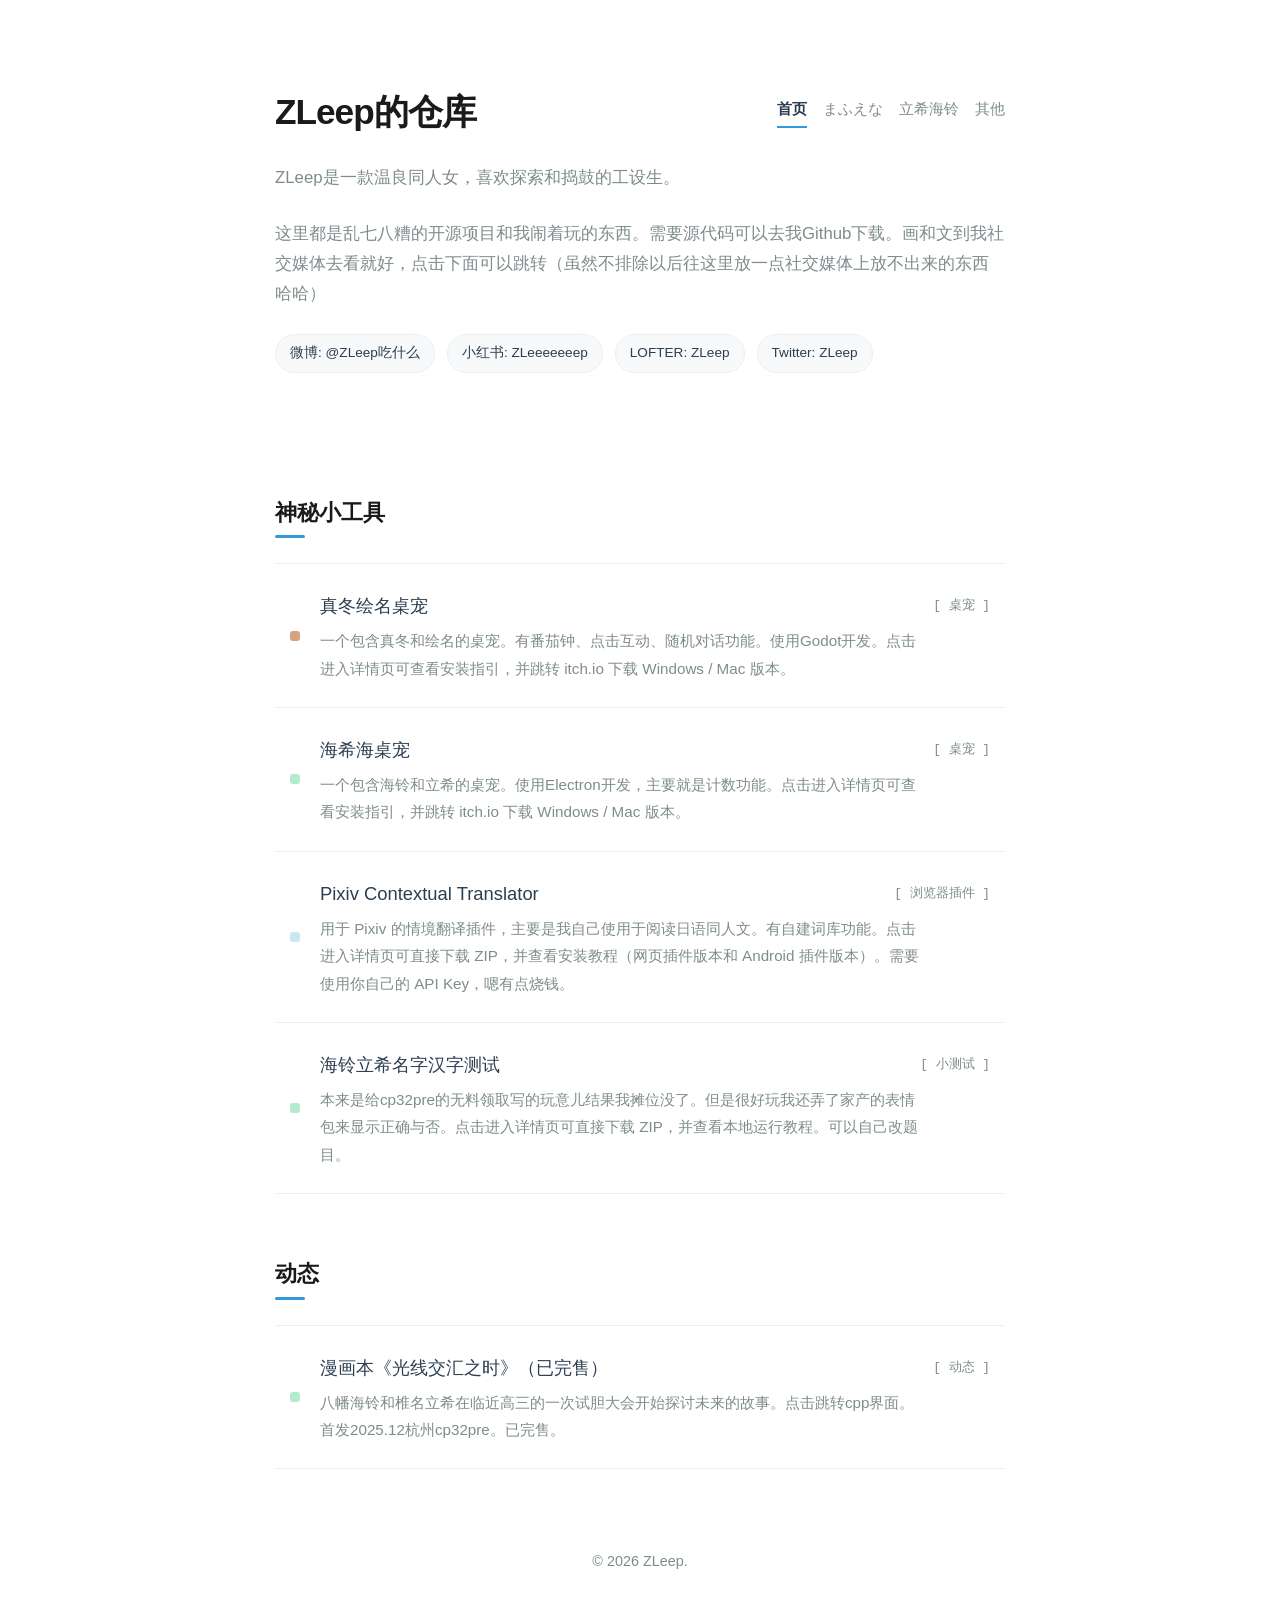
==== index.html @ bb7743f0 "delete steam" ====
<!DOCTYPE html>
<html lang="zh-CN">
<head>
    <meta charset="UTF-8">
    <meta name="viewport" content="width=device-width, initial-scale=1.0">
    <title>ZLeep的仓库</title>
    <style>
        /* 基础变量与设计系统 */
        :root {
            --bg-color: #ffffff;
            --text-main: #2c3e50; /* 更深柔和的黑色 */
            --text-muted: #7f8c8d;
            --accent-color: #3498db; /* 友情蓝 */
            --hover-bg: #f4faff; /* 极淡的悬停蓝色 */
            --border-color: #ecf0f1;
            
            /* 项目类型颜色 */
            --tag-mfen: #d6a37c; 
            --tag-umtk: #b2ebce;
            --tag-other: #c9e7f2;
        }

        * {
            margin: 0;
            padding: 0;
            box-sizing: border-box;
        }

        body {
            font-family: -apple-system, BlinkMacSystemFont, "Helvetica Neue", "PingFang SC", "Microsoft YaHei", sans-serif;
            background-color: var(--bg-color);
            color: var(--text-main);
            line-height: 1.8; /* 增加行高，提升阅读舒适度 */
            -webkit-font-smoothing: antialiased;
        }

        /* 核心布局容器 */
        .container {
            max-width: 780px; /* 适中的宽度，不过窄也不过宽 */
            margin: 0 auto;
            padding: 80px 25px;
        }

        .header-top {
            display: flex;
            justify-content: space-between;
            align-items: center;
            gap: 20px;
            margin-bottom: 20px;
        }

        .navigator {
            display: flex;
            flex-wrap: wrap;
            gap: 16px;
        }

        .nav-link {
            text-decoration: none;
            color: var(--text-muted);
            font-size: 0.95rem;
            font-weight: 500;
            padding-bottom: 4px;
            border-bottom: 2px solid transparent;
            transition: all 0.2s ease;
        }

        .nav-link:hover {
            color: var(--text-main);
            font-weight: 600;
            border-bottom-color: #c8dff3;
        }

        .nav-link.active {
            color: var(--text-main);
            font-weight: 600;
            border-bottom-color: var(--accent-color);
        }

        /* 头部区域 */
        header {
            margin-bottom: 60px;
        }

        h1 {
            font-size: 2.2rem;
            font-weight: 700;
            margin-bottom: 0;
            letter-spacing: -1px;
            color: #1a1a1a;
        }

        .bio {
            color: var(--text-muted);
            margin-bottom: 25px;
            font-size: 1.05rem;
        }

        /* 社交媒体标签 */
        .social-links {
            display: flex;
            flex-wrap: wrap;
            gap: 12px;
        }

        .social-tag {
            font-size: 0.85rem;
            background-color: #f8f9fa;
            color: var(--text-main);
            padding: 6px 14px;
            border-radius: 20px;
            border: 1px solid var(--border-color);
            transition: all 0.2s ease;
            text-decoration: none;
            display: inline-block;
        }
        
        /* 鼠标悬停社交标签的效果 */
        .social-tag:hover {
            background-color: var(--border-color);
            transform: translateY(-1px);
        }

        /* 分区标题 */
        h2 {
            font-size: 1.4rem;
            font-weight: 600;
            margin-top: 60px;
            margin-bottom: 30px;
            color: #1a1a1a;
            position: relative;
            display: inline-block;
        }
        
        /* 标题下方的小装饰线 */
        h2::after {
            content: '';
            position: absolute;
            bottom: -5px;
            left: 0;
            width: 30px;
            height: 3px;
            background-color: var(--accent-color);
            border-radius: 2px;
        }

        /* 项目列表区域 */
        .project-list {
            border-top: 1px solid var(--border-color);
        }

        /* 单个项目行 */
        .project-item {
            display: flex;
            align-items: center;
            padding: 25px 15px;
            border-bottom: 1px solid var(--border-color);
            text-decoration: none; /* 让整个行可点击 */
            color: inherit;
            transition: all 0.3s ease; /* 平滑过渡 */
            position: relative;
        }

        /* 鼠标悬停项目行的效果：背景色变蓝，整个内容轻微右移 */
        .project-item:hover {
            background-color: var(--hover-bg);
            padding-left: 25px; /* 内容右移 */
        }

        /* 项目左侧的彩色小方块 */
        .project-status-dot {
            width: 10px;
            height: 10px;
            border-radius: 3px;
            margin-right: 20px;
            flex-shrink: 0;
        }

        /* 内容区域 */
        .project-content {
            flex-grow: 1;
        }

        .project-header {
            display: flex;
            align-items: center;
            justify-content: space-between; /* 标题和类型分居两头 */
            margin-bottom: 5px;
        }

        .project-title {
            font-size: 1.15rem;
            font-weight: 500;
            color: var(--text-main);
            transition: color 0.2s ease;
        }
        
        /* 悬停时项目标题变蓝 */
        .project-item:hover .project-title {
            color: var(--accent-color);
        }

        .project-type {
            font-size: 0.8rem;
            color: var(--text-muted);
            font-family: monospace; /* 使用等宽字体显得更“极客” */
        }

        .project-desc {
            color: var(--text-muted);
            font-size: 0.95rem;
            max-width: 90%; /* 防止描述文字过长 */
        }

        /* 不同项目类型的方块颜色 */
        .type-mfen { background-color: var(--tag-mfen); }
        .type-umtk { background-color: var(--tag-umtk); }
        .type-other { background-color: var(--tag-other); }

        /* 页脚 */
        footer {
            margin-top: 80px;
            font-size: 0.9rem;
            color: var(--text-muted);
            text-align: center;
        }

        /* 响应式调整 */
        @media (max-width: 600px) {
            .container {
                padding: 40px 20px;
            }
            .header-top {
                flex-direction: column;
                align-items: flex-start;
                gap: 10px;
            }
            .project-header {
                flex-direction: column;
                align-items: flex-start;
            }
            .project-type {
                margin-top: 2px;
                font-size: 0.75rem;
            }
        }
    </style>
</head>
<body>

    <div class="container">
        <header>
            <div class="header-top">
                <h1>ZLeep的仓库</h1>
                <nav class="navigator" aria-label="站点导航">
                    <a class="nav-link active" href="index.html">首页</a>
                    <a class="nav-link" href="mfen.html">まふえな</a>
                    <a class="nav-link" href="umtk.html">立希海铃</a>
                    <a class="nav-link" href="other.html">其他</a>
                </nav>
            </div>
            <p class="bio">ZLeep是一款温良同人女，喜欢探索和捣鼓的工设生。</p>
            <p class="bio">这里都是乱七八糟的开源项目和我闹着玩的东西。需要源代码可以去我Github下载。画和文到我社交媒体去看就好，点击下面可以跳转（虽然不排除以后往这里放一点社交媒体上放不出来的东西哈哈）</p>

            <div class="social-links">
                <a class="social-tag" href="https://weibo.com/u/3294383644" target="_blank" rel="noopener noreferrer">微博: @ZLeep吃什么</a>
                <a class="social-tag" href="https://www.xiaohongshu.com/user/profile/5f6a19b000000000010001bc" target="_blank" rel="noopener noreferrer">小红书: ZLeeeeeeep</a>
                <a class="social-tag" href="https://zleep0705.lofter.com" target="_blank" rel="noopener noreferrer">LOFTER: ZLeep</a>
                <a class="social-tag" href="https://x.com/ZLeep0705" target="_blank" rel="noopener noreferrer">Twitter: ZLeep</a>
            </div>

            
        </header>

        <main>
            <h2>神秘小工具</h2>
            
            <div class="project-list">
                <a href="pages/desktopmfen.html" class="project-item">
                    <div class="project-status-dot type-mfen" title="真冬绘名桌宠"></div>
                    <div class="project-content">
                        <div class="project-header">
                            <span class="project-title">真冬绘名桌宠</span>
                            <span class="project-type">[ 桌宠 ]</span>
                        </div>
                        <p class="project-desc">一个包含真冬和绘名的桌宠。有番茄钟、点击互动、随机对话功能。使用Godot开发。点击进入详情页可查看安装指引，并跳转 itch.io 下载 Windows / Mac 版本。</p>
                    </div>
                </a>

                <a href="pages/desktopumtk.html" class="project-item">
                    <div class="project-status-dot type-umtk" title="海希海桌宠"></div>
                    <div class="project-content">
                        <div class="project-header">
                            <span class="project-title">海希海桌宠</span>
                            <span class="project-type">[ 桌宠 ]</span>
                        </div>
                        <p class="project-desc">一个包含海铃和立希的桌宠。使用Electron开发，主要就是计数功能。点击进入详情页可查看安装指引，并跳转 itch.io 下载 Windows / Mac 版本。</p>
                    </div>
                </a>

                <a href="pages/pixiv-translator.html" class="project-item">
                    <div class="project-status-dot type-other" title="插件项目"></div>
                    <div class="project-content">
                        <div class="project-header">
                            <span class="project-title">Pixiv Contextual Translator</span>
                            <span class="project-type">[ 浏览器插件 ]</span>
                        </div>
                        <p class="project-desc">用于 Pixiv 的情境翻译插件，主要是我自己使用于阅读日语同人文。有自建词库功能。点击进入详情页可直接下载 ZIP，并查看安装教程（网页插件版本和 Android 插件版本）。需要使用你自己的 API Key，嗯有点烧钱。</p>
                    </div>
                </a>

                <a href="pages/umtk-test.html" class="project-item">
                    <div class="project-status-dot type-umtk" title="小测试"></div>
                    <div class="project-content">
                        <div class="project-header">
                            <span class="project-title">海铃立希名字汉字测试</span>
                            <span class="project-type">[ 小测试 ]</span>
                        </div>
                        <p class="project-desc">本来是给cp32pre的无料领取写的玩意儿结果我摊位没了。但是很好玩我还弄了家产的表情包来显示正确与否。点击进入详情页可直接下载 ZIP，并查看本地运行教程。可以自己改题目。</p>
                    </div>
                </a>
            </div>

            <h2>动态</h2>

            <div class="project-list">
                <a href="https://www.allcpp.cn/d/1360434.do#tabType=0" target="_blank" rel="noopener noreferrer" class="project-item">
                    <div class="project-status-dot type-umtk" title="动态"></div>
                    <div class="project-content">
                        <div class="project-header">
                            <span class="project-title">漫画本《光线交汇之时》（已完售）</span>
                            <span class="project-type">[ 动态 ]</span>
                        </div>
                        <p class="project-desc">八幡海铃和椎名立希在临近高三的一次试胆大会开始探讨未来的故事。点击跳转cpp界面。首发2025.12杭州cp32pre。已完售。</p>
                    </div>
                </a>
            </div>
        </main>

        <footer>
            <p>&copy; 2026 ZLeep.</p>
        </footer>
    </div>

</body>
</html>
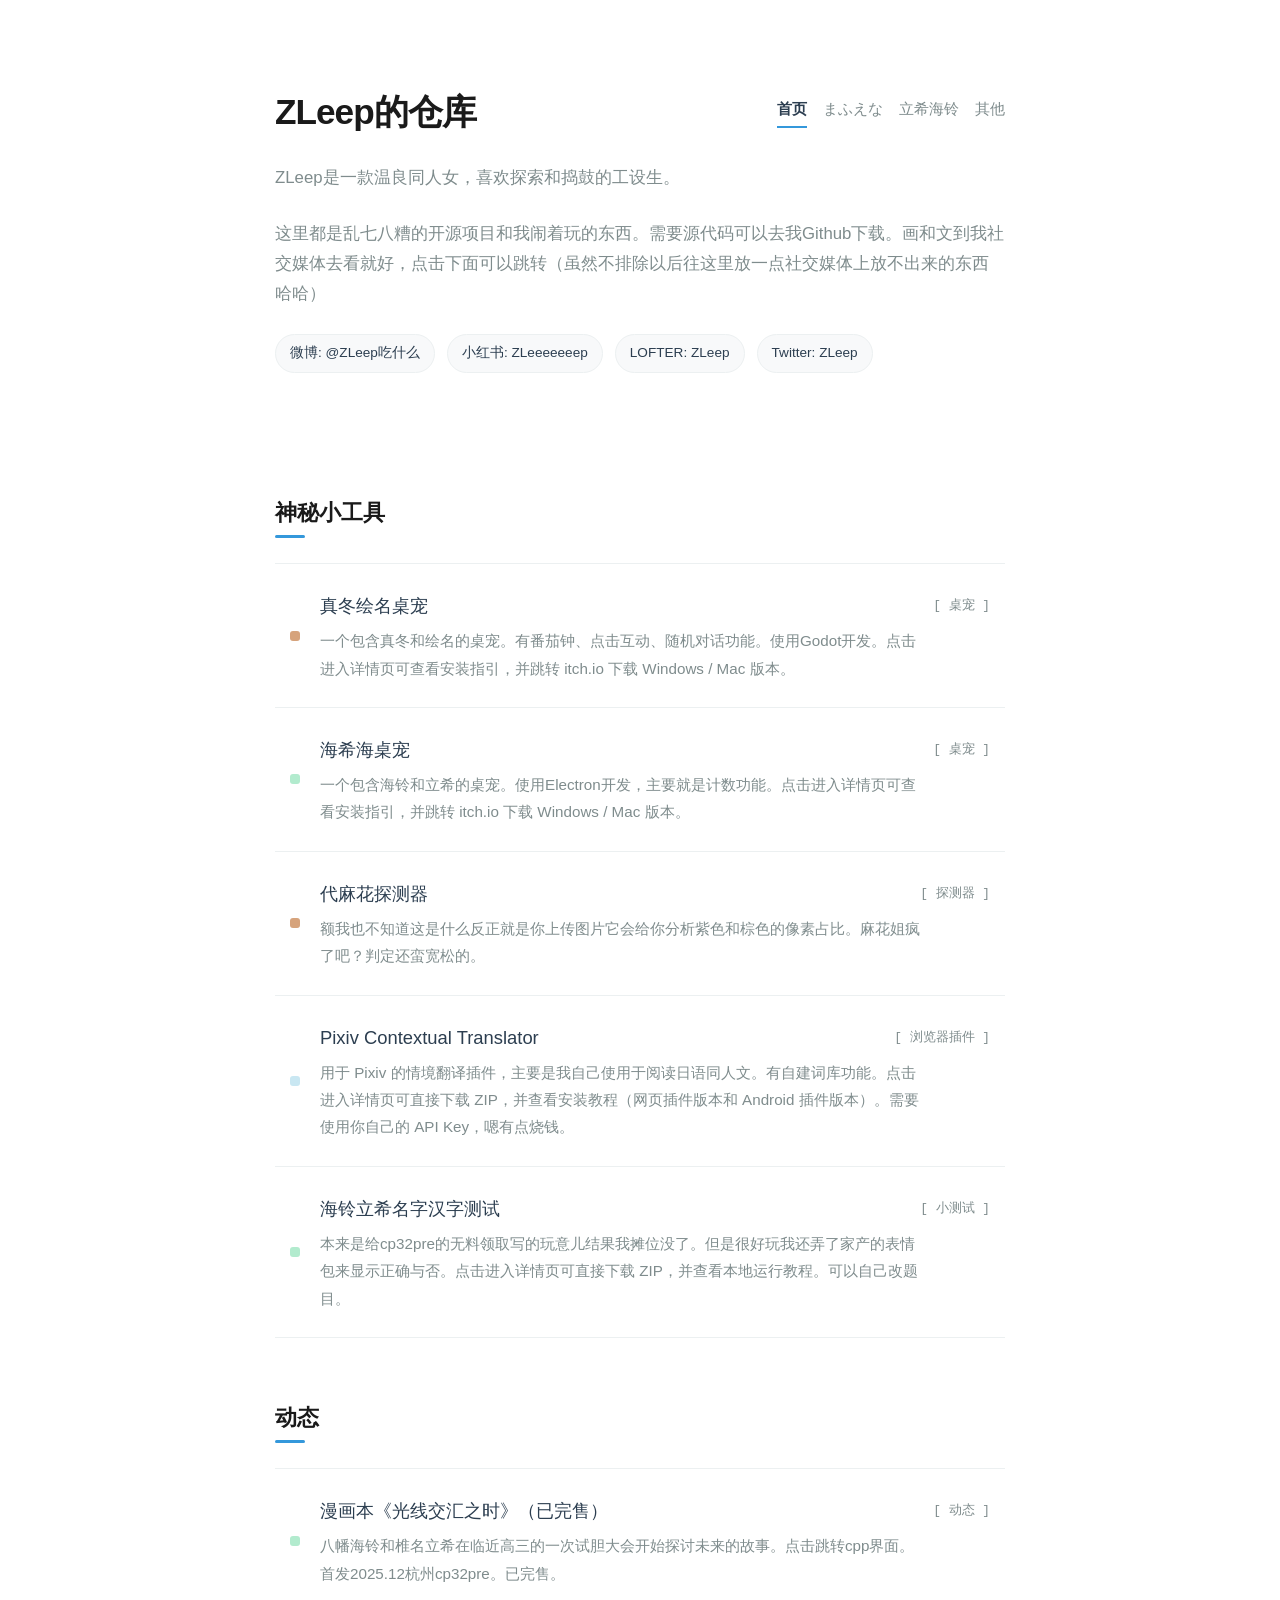
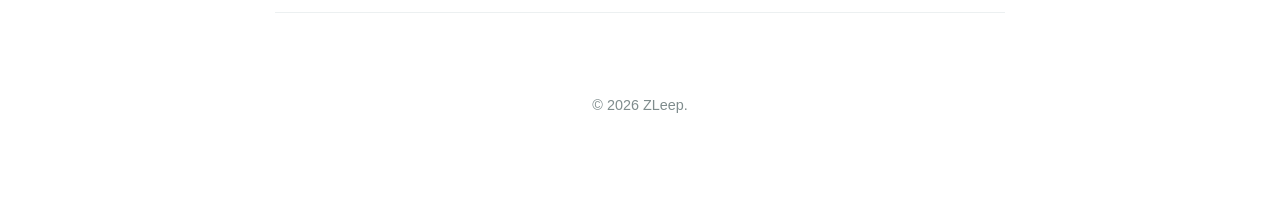
==== commit 202c367d: "Add new project item for 代麻花探测器" ====
--- a/index.html
+++ b/index.html
@@ -298,6 +298,17 @@
                     </div>
                 </a>
 
+                <a href="https://dmhdhm.netlify.app" class="project-item">
+                    <div class="project-status-dot type-mfen" title="代麻花探测器"></div>
+                    <div class="project-content">
+                        <div class="project-header">
+                            <span class="project-title">代麻花探测器</span>
+                            <span class="project-type">[ 探测器 ]</span>
+                        </div>
+                        <p class="project-desc">额我也不知道这是什么反正就是你上传图片它会给你分析紫色和棕色的像素占比。麻花姐疯了吧？判定还蛮宽松的。</p>
+                    </div>
+                </a>
+
                 <a href="pages/pixiv-translator.html" class="project-item">
                     <div class="project-status-dot type-other" title="插件项目"></div>
                     <div class="project-content">
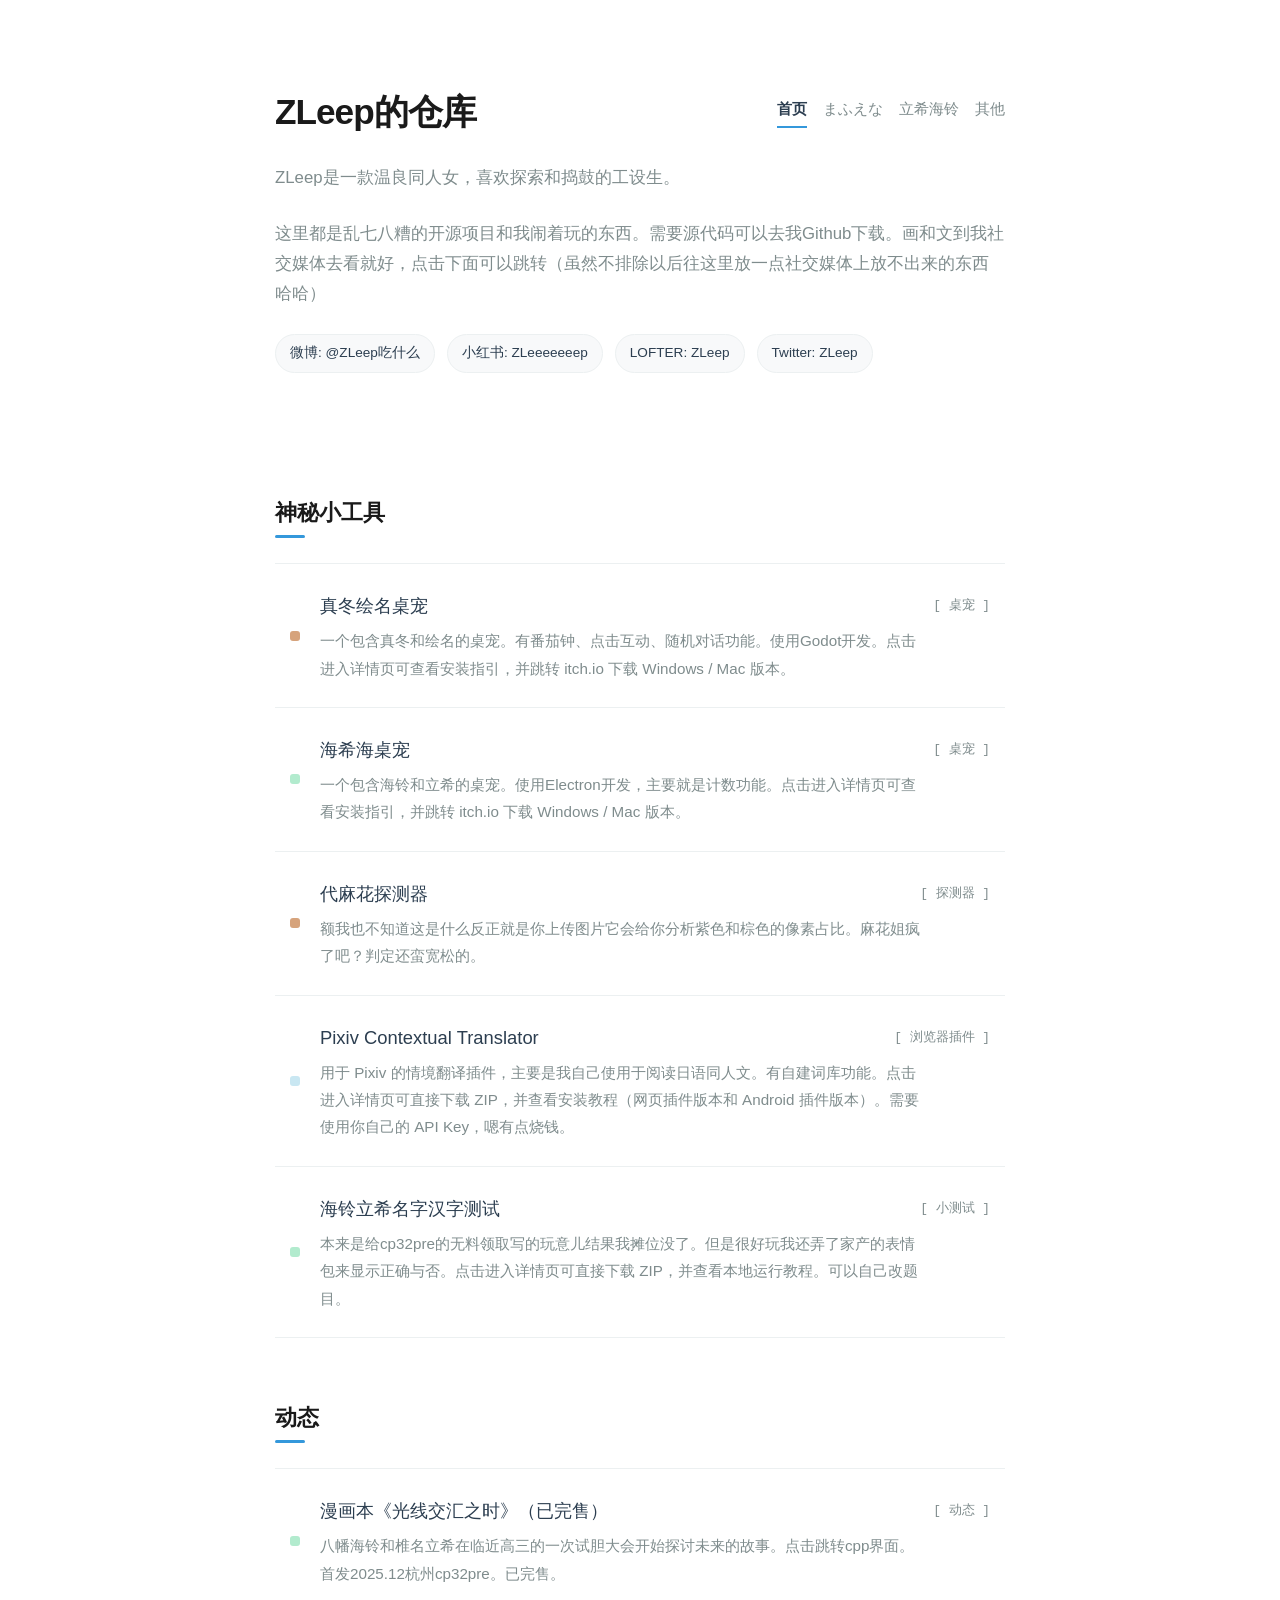
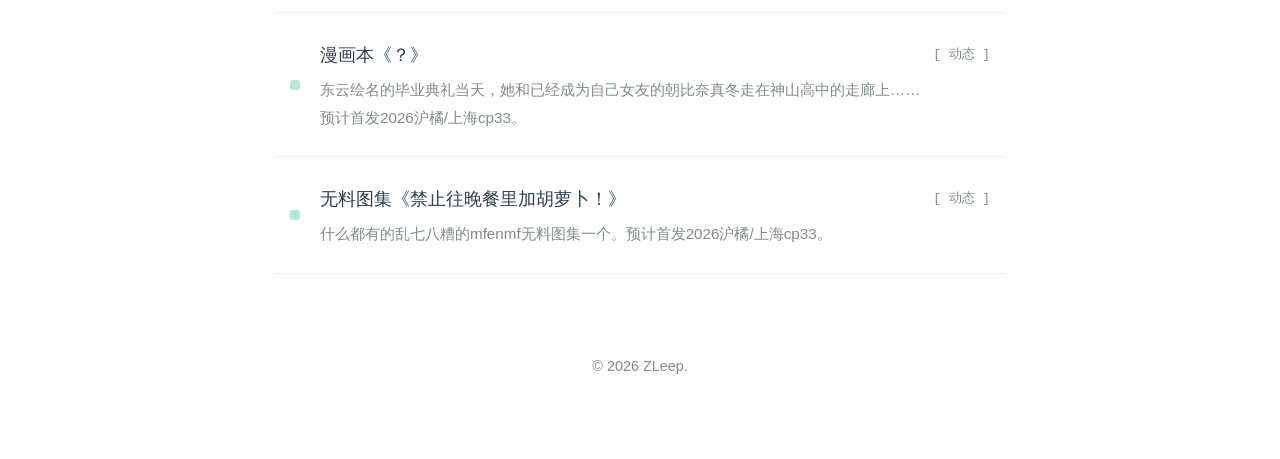
==== commit 9f51fb64: "Add new project items to index.html" ====
--- a/index.html
+++ b/index.html
@@ -345,6 +345,28 @@
                         <p class="project-desc">八幡海铃和椎名立希在临近高三的一次试胆大会开始探讨未来的故事。点击跳转cpp界面。首发2025.12杭州cp32pre。已完售。</p>
                     </div>
                 </a>
+
+                <a href="" target="_blank" rel="noopener noreferrer" class="project-item">
+                    <div class="project-status-dot type-umtk" title="动态"></div>
+                    <div class="project-content">
+                        <div class="project-header">
+                            <span class="project-title">漫画本《？》</span>
+                            <span class="project-type">[ 动态 ]</span>
+                        </div>
+                        <p class="project-desc">东云绘名的毕业典礼当天，她和已经成为自己女友的朝比奈真冬走在神山高中的走廊上……预计首发2026沪橘/上海cp33。</p>
+                    </div>
+                </a>
+
+                <a href="" target="_blank" rel="noopener noreferrer" class="project-item">
+                    <div class="project-status-dot type-umtk" title="动态"></div>
+                    <div class="project-content">
+                        <div class="project-header">
+                            <span class="project-title">无料图集《禁止往晚餐里加胡萝卜！》</span>
+                            <span class="project-type">[ 动态 ]</span>
+                        </div>
+                        <p class="project-desc">什么都有的乱七八糟的mfenmf无料图集一个。预计首发2026沪橘/上海cp33。</p>
+                    </div>
+                </a>
             </div>
         </main>
 
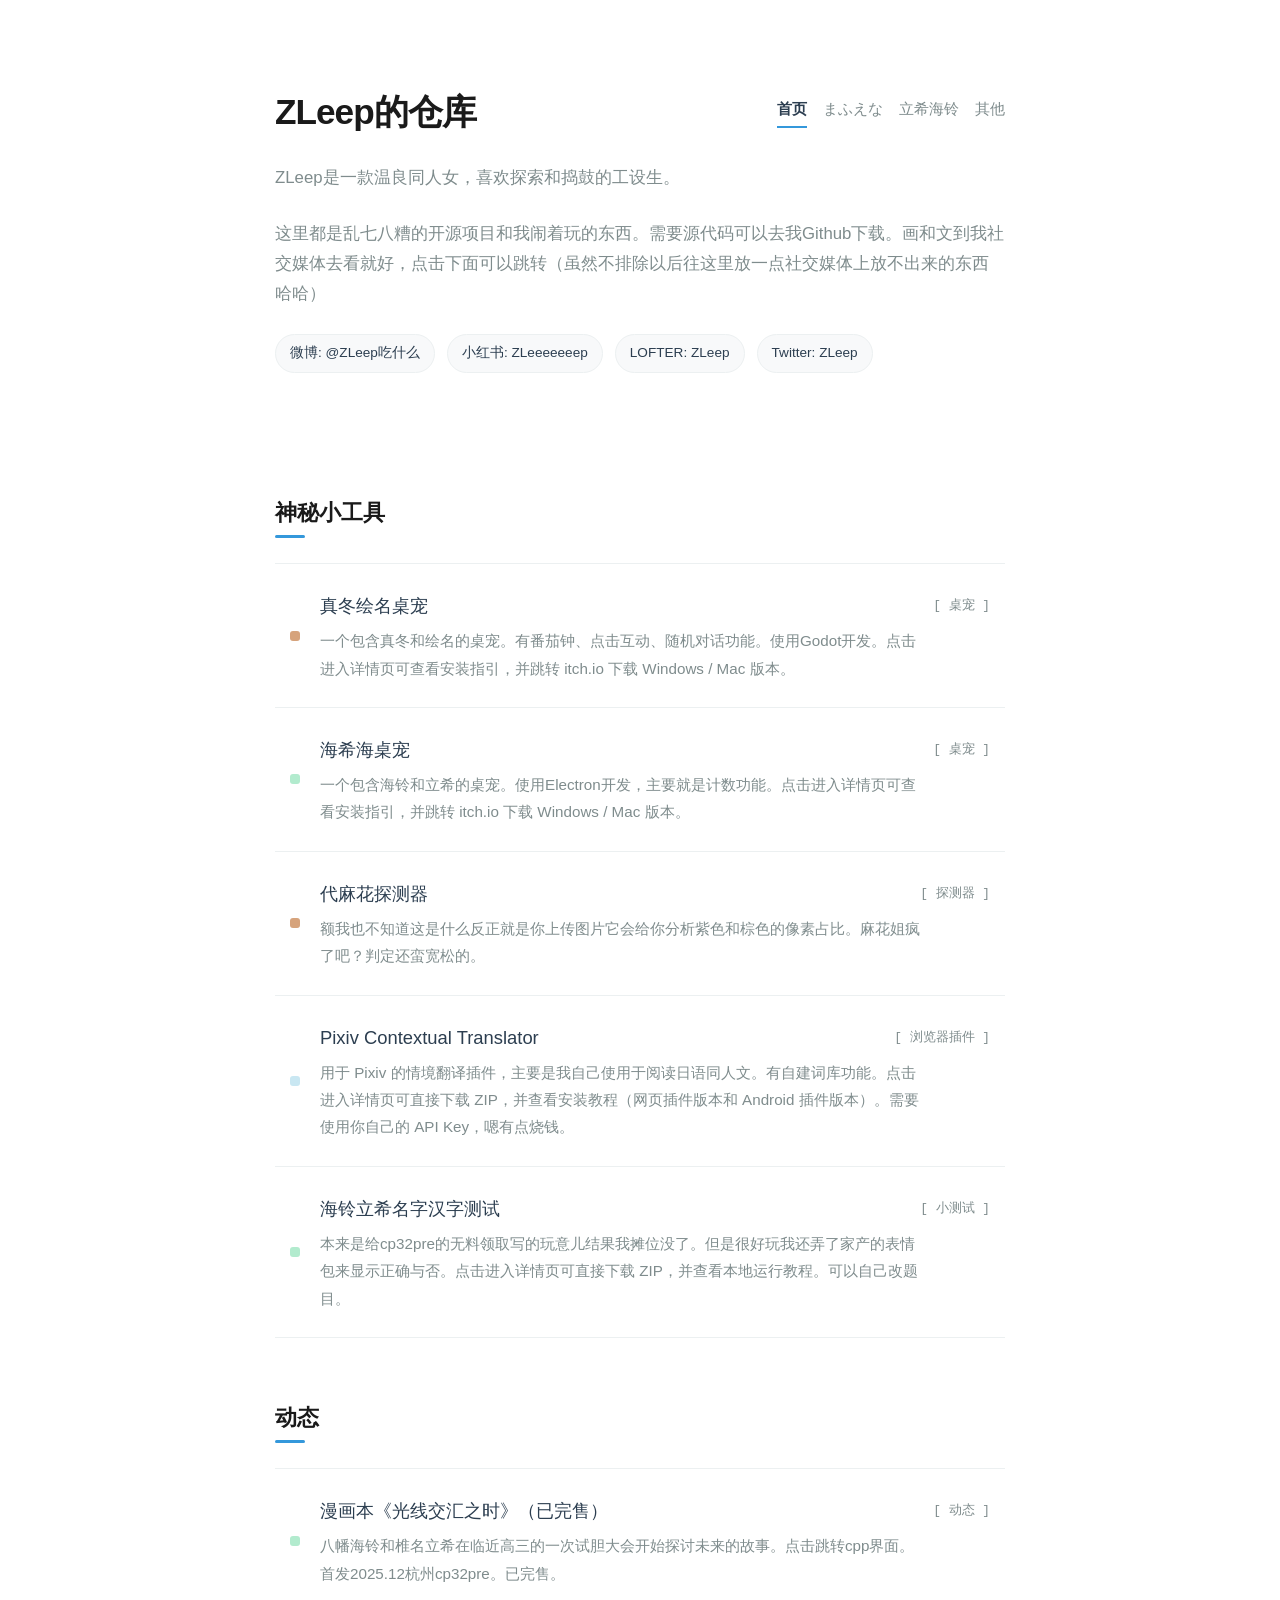
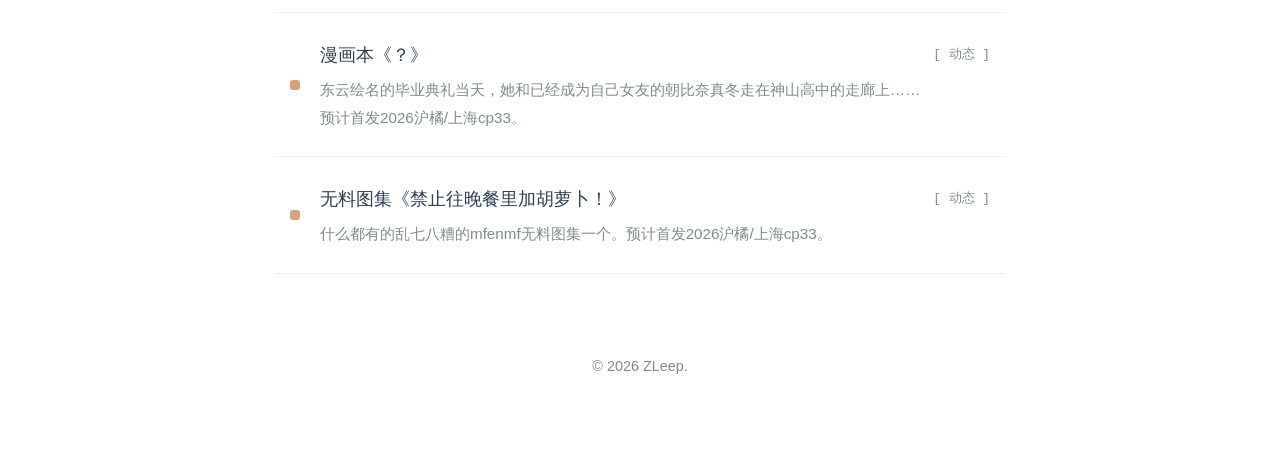
==== commit aca6c7ca: "Change project status dot type from 'umtk' to 'mfen'" ====
--- a/index.html
+++ b/index.html
@@ -347,7 +347,7 @@
                 </a>
 
                 <a href="" target="_blank" rel="noopener noreferrer" class="project-item">
-                    <div class="project-status-dot type-umtk" title="动态"></div>
+                    <div class="project-status-dot type-mfen" title="动态"></div>
                     <div class="project-content">
                         <div class="project-header">
                             <span class="project-title">漫画本《？》</span>
@@ -358,7 +358,7 @@
                 </a>
 
                 <a href="" target="_blank" rel="noopener noreferrer" class="project-item">
-                    <div class="project-status-dot type-umtk" title="动态"></div>
+                    <div class="project-status-dot type-mfen" title="动态"></div>
                     <div class="project-content">
                         <div class="project-header">
                             <span class="project-title">无料图集《禁止往晚餐里加胡萝卜！》</span>
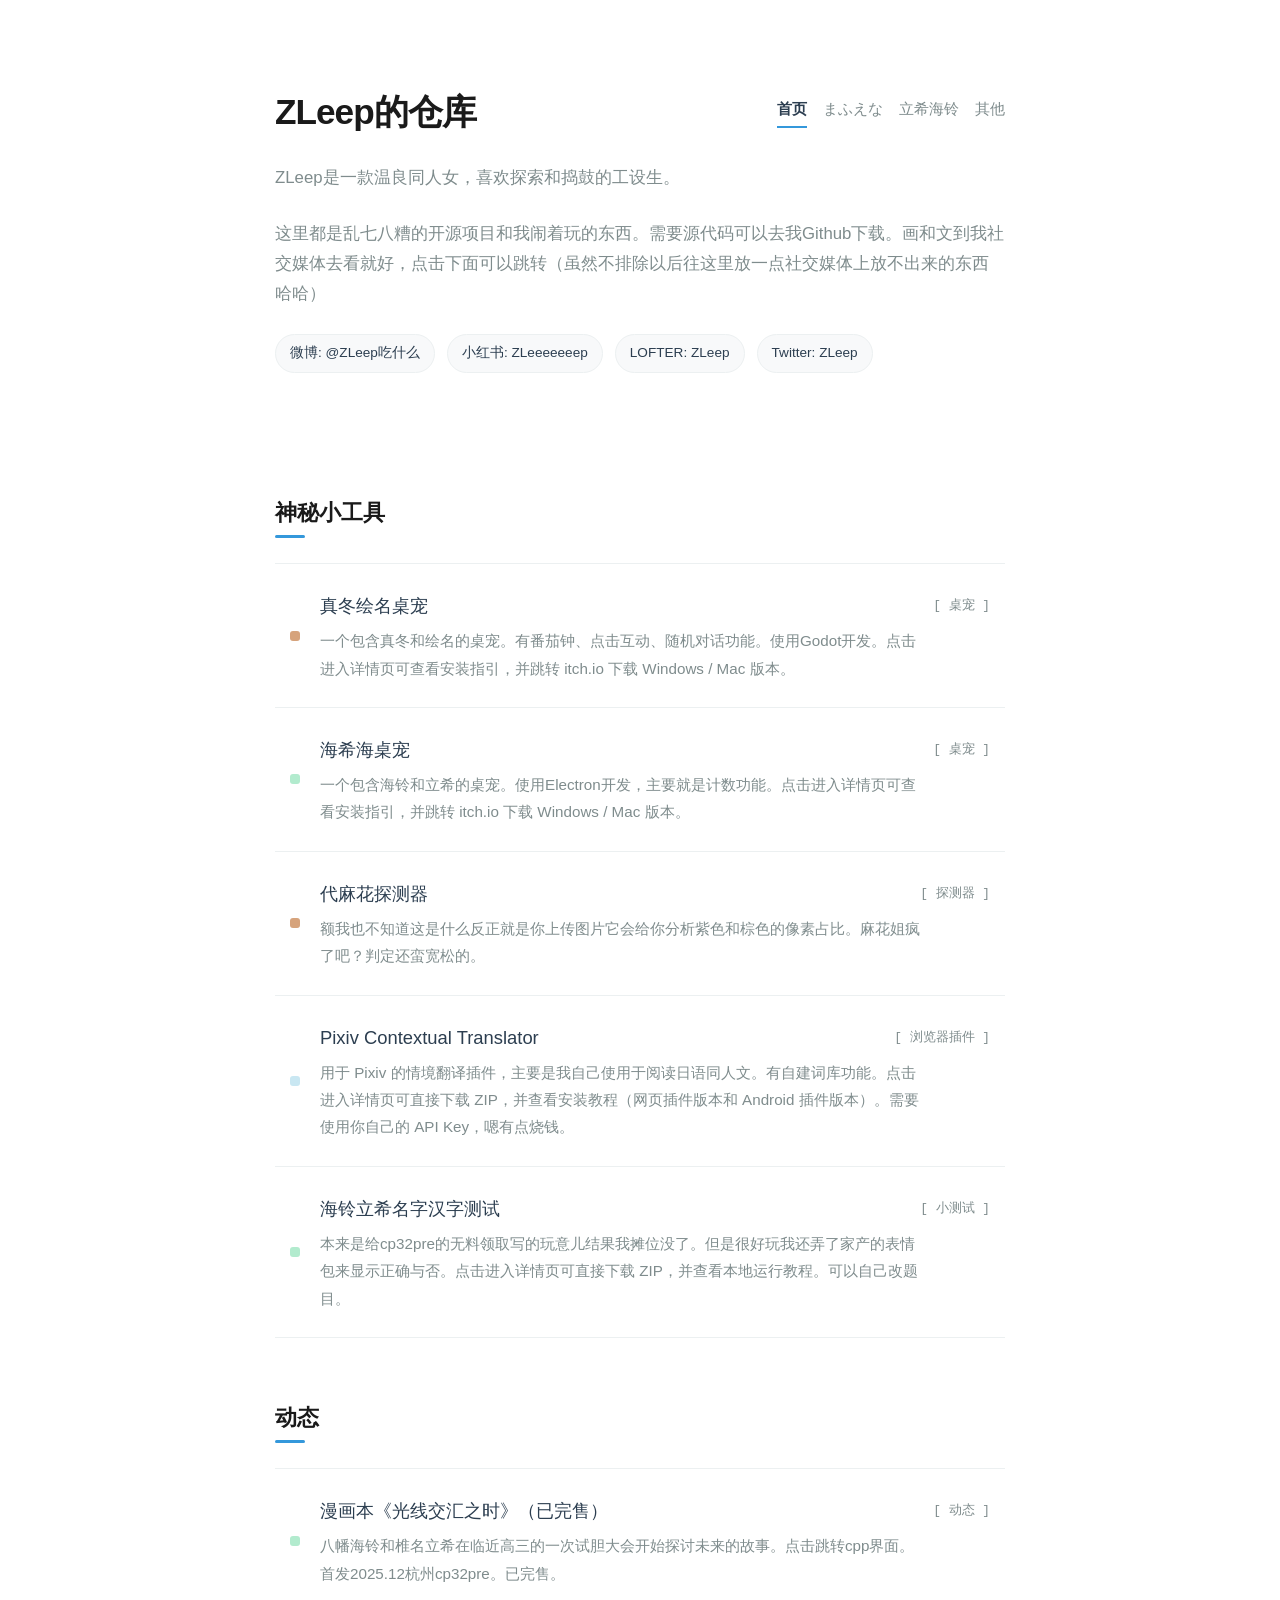
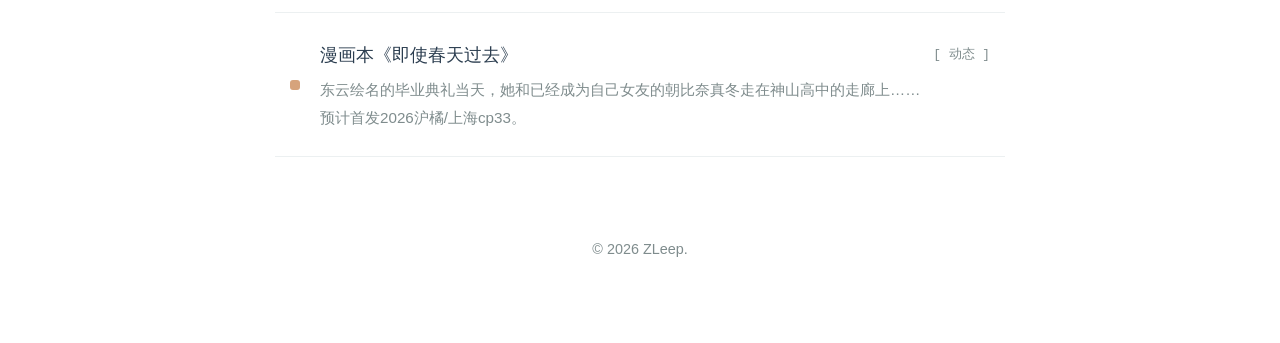
==== commit f4d2ec79: "Modify project links and titles in index.html Updated project links and titles in index.html." ====
--- a/index.html
+++ b/index.html
@@ -346,27 +346,18 @@
                     </div>
                 </a>
 
-                <a href="" target="_blank" rel="noopener noreferrer" class="project-item">
+                <a href="https://icp.red/q8QeMPsHv" target="_blank" rel="noopener noreferrer" class="project-item">
                     <div class="project-status-dot type-mfen" title="动态"></div>
                     <div class="project-content">
                         <div class="project-header">
-                            <span class="project-title">漫画本《？》</span>
+                            <span class="project-title">漫画本《即使春天过去》</span>
                             <span class="project-type">[ 动态 ]</span>
                         </div>
                         <p class="project-desc">东云绘名的毕业典礼当天，她和已经成为自己女友的朝比奈真冬走在神山高中的走廊上……预计首发2026沪橘/上海cp33。</p>
                     </div>
                 </a>
 
-                <a href="" target="_blank" rel="noopener noreferrer" class="project-item">
-                    <div class="project-status-dot type-mfen" title="动态"></div>
-                    <div class="project-content">
-                        <div class="project-header">
-                            <span class="project-title">无料图集《禁止往晚餐里加胡萝卜！》</span>
-                            <span class="project-type">[ 动态 ]</span>
-                        </div>
-                        <p class="project-desc">什么都有的乱七八糟的mfenmf无料图集一个。预计首发2026沪橘/上海cp33。</p>
-                    </div>
-                </a>
+                
             </div>
         </main>
 
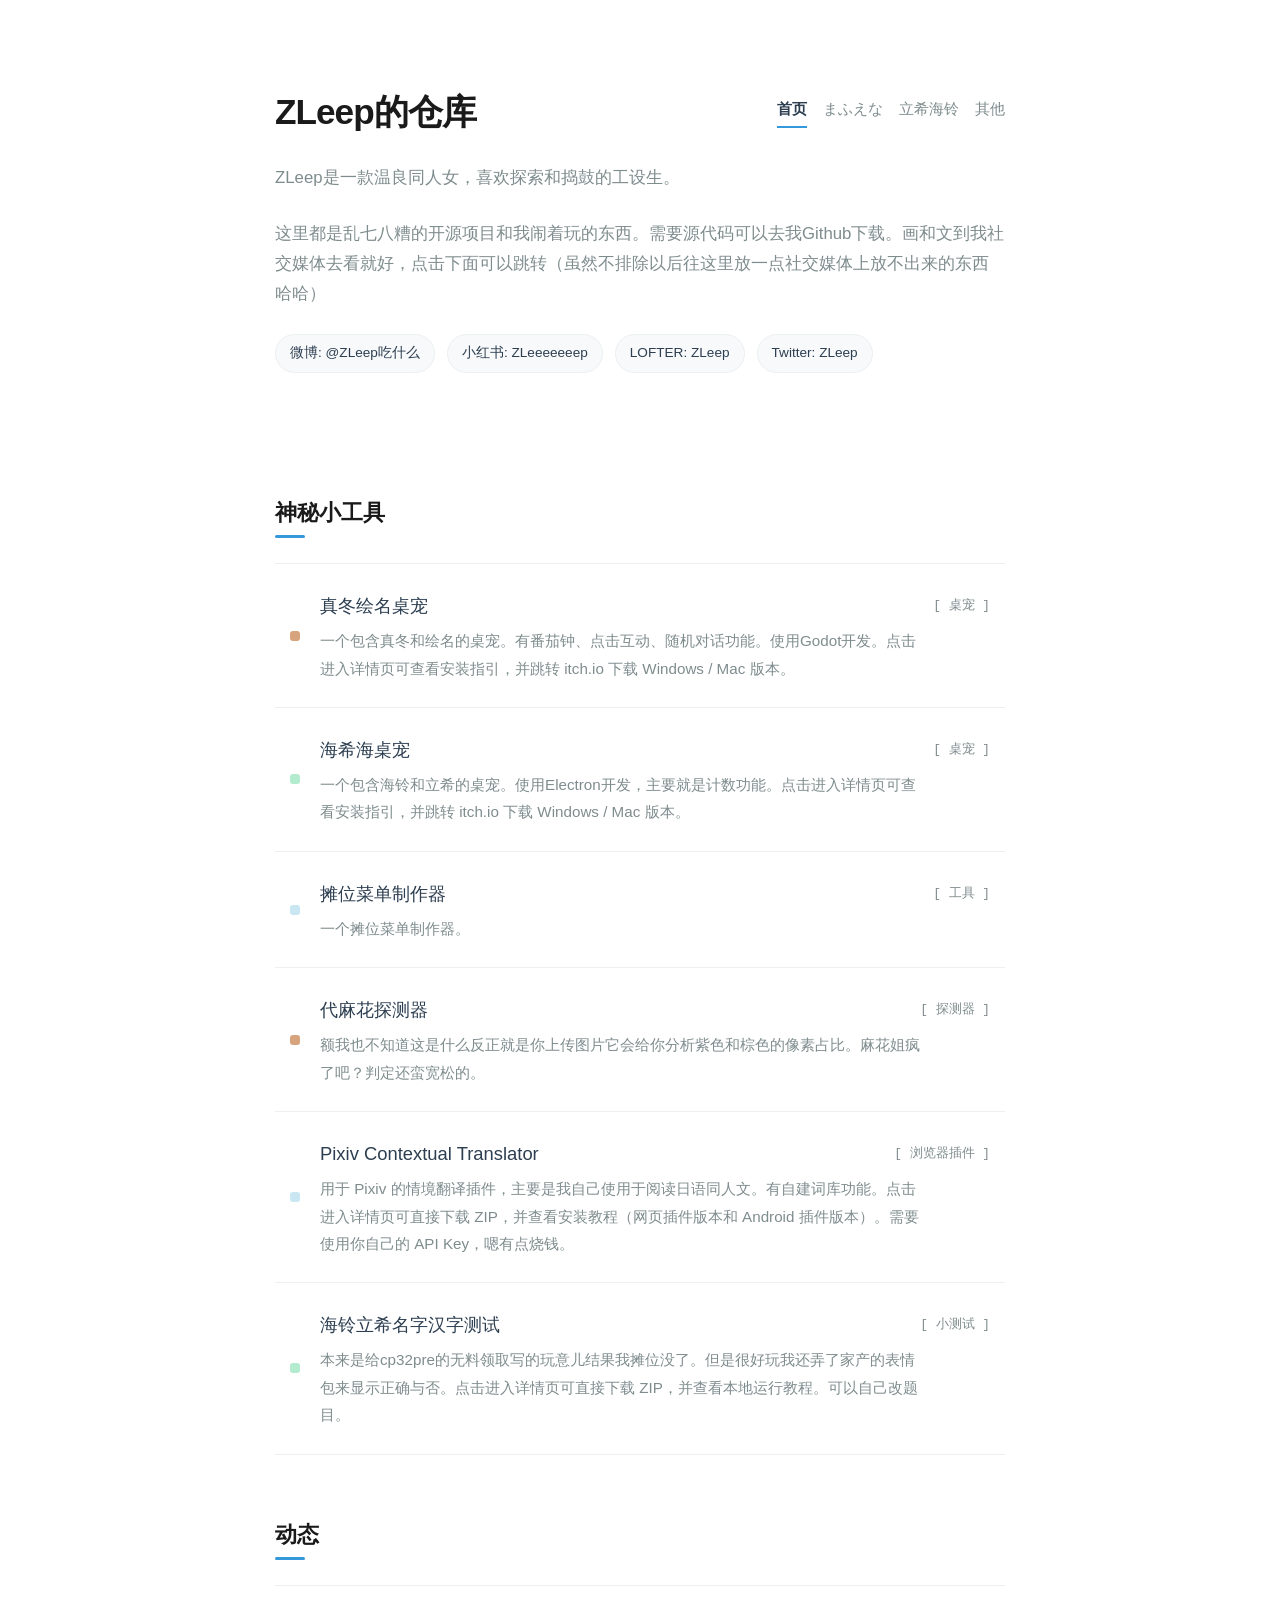
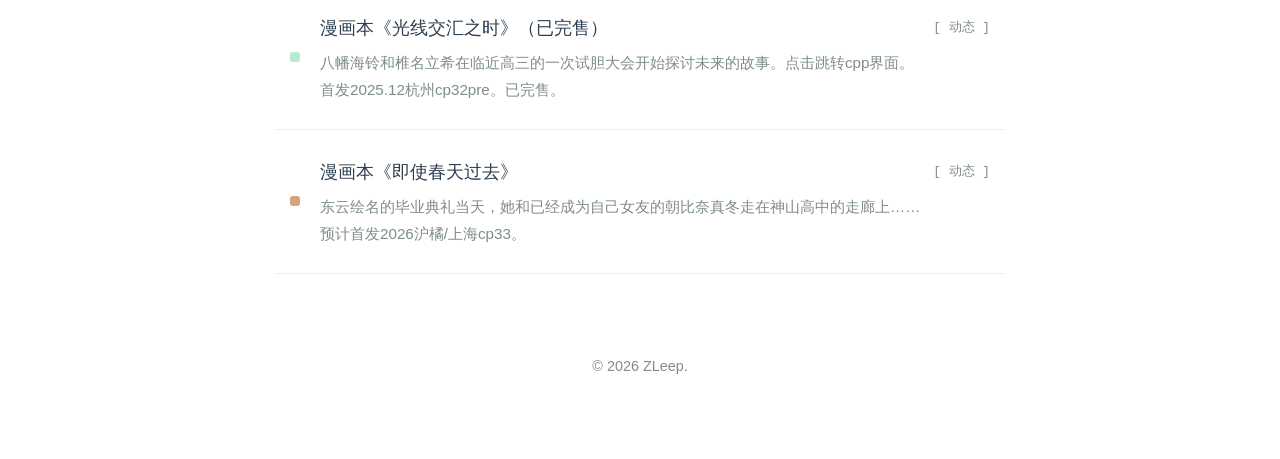
==== commit ebc38a23: "Update index.html" ====
--- a/index.html
+++ b/index.html
@@ -298,6 +298,17 @@
                     </div>
                 </a>
 
+                <a href="pages/menu-studio/index.html" class="project-item">
+                    <div class="project-status-dot type-other" title="小工具"></div>
+                    <div class="project-content">
+                        <div class="project-header">
+                            <span class="project-title">摊位菜单制作器</span>
+                            <span class="project-type">[ 工具 ]</span>
+                        </div>
+                        <p class="project-desc">一个摊位菜单制作器。</p>
+                    </div>
+                </a>
+
                 <a href="https://dmhdhm.netlify.app" class="project-item">
                     <div class="project-status-dot type-mfen" title="代麻花探测器"></div>
                     <div class="project-content">
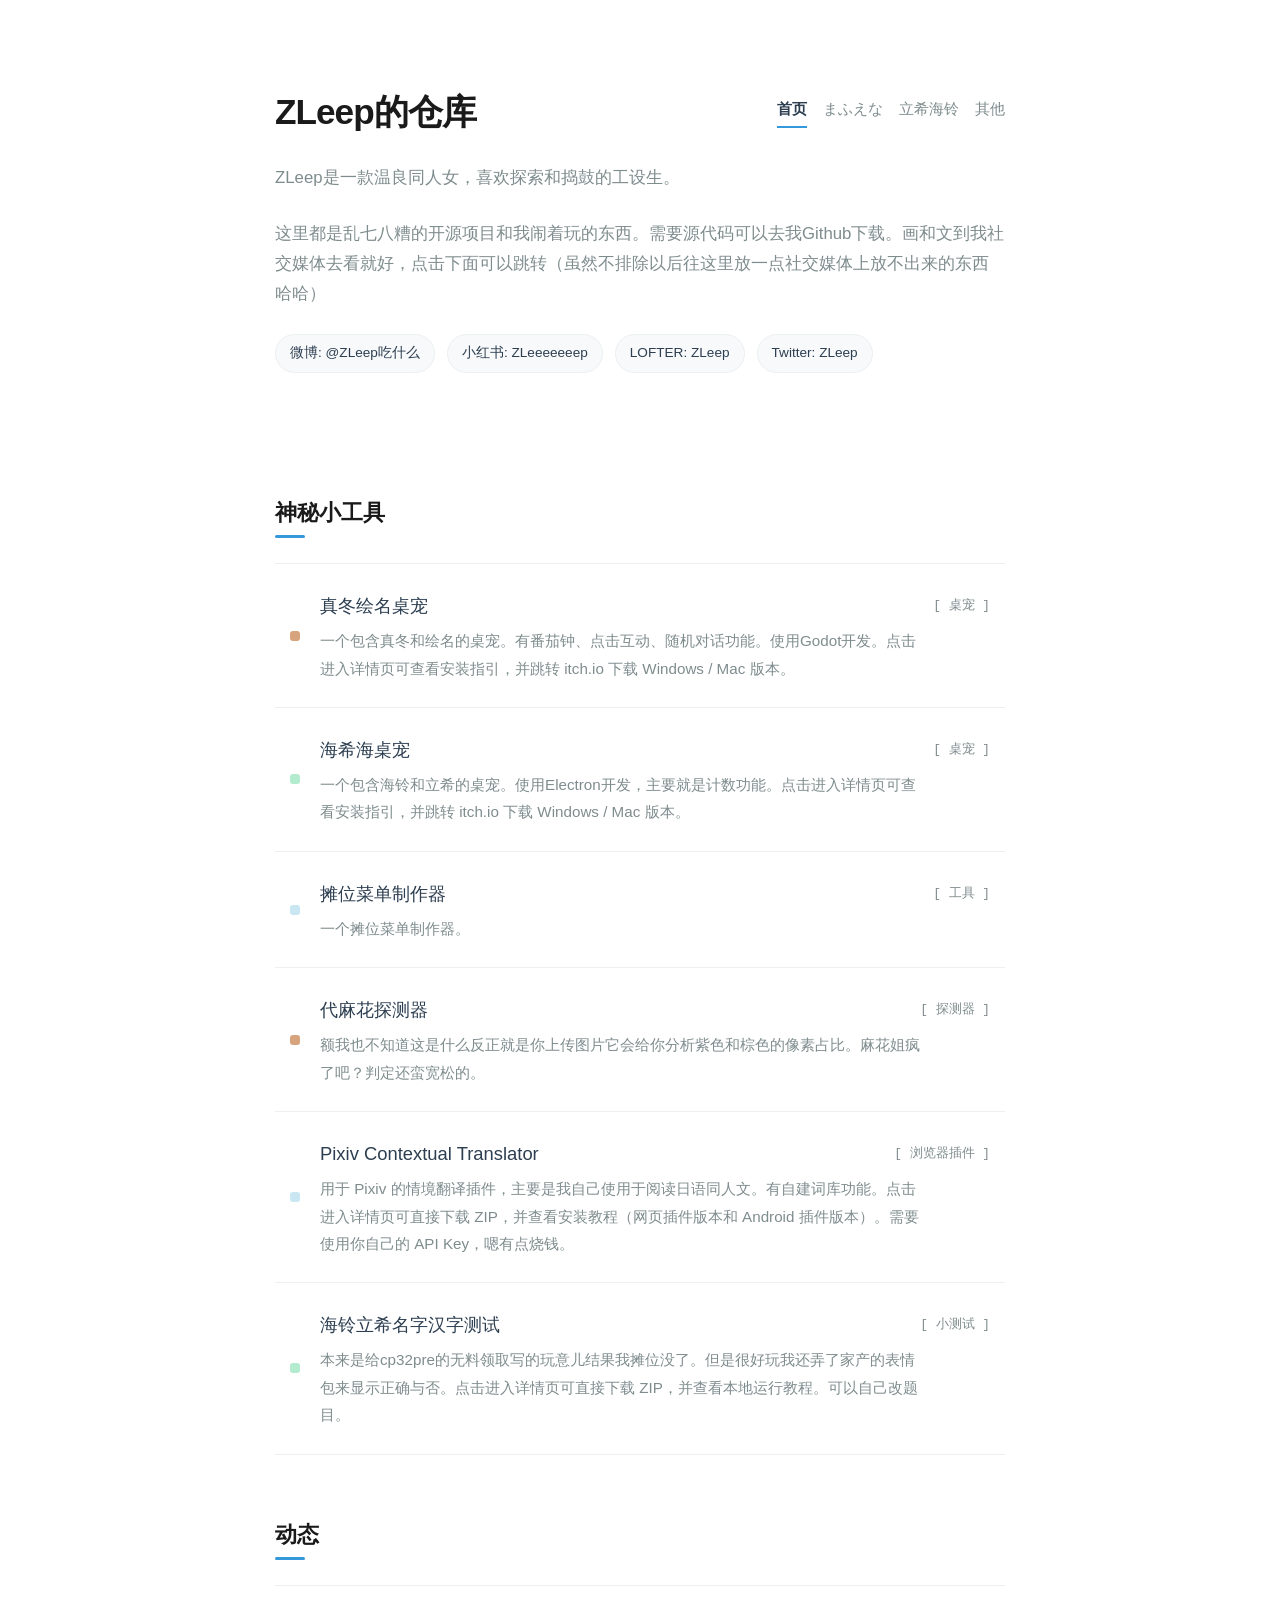
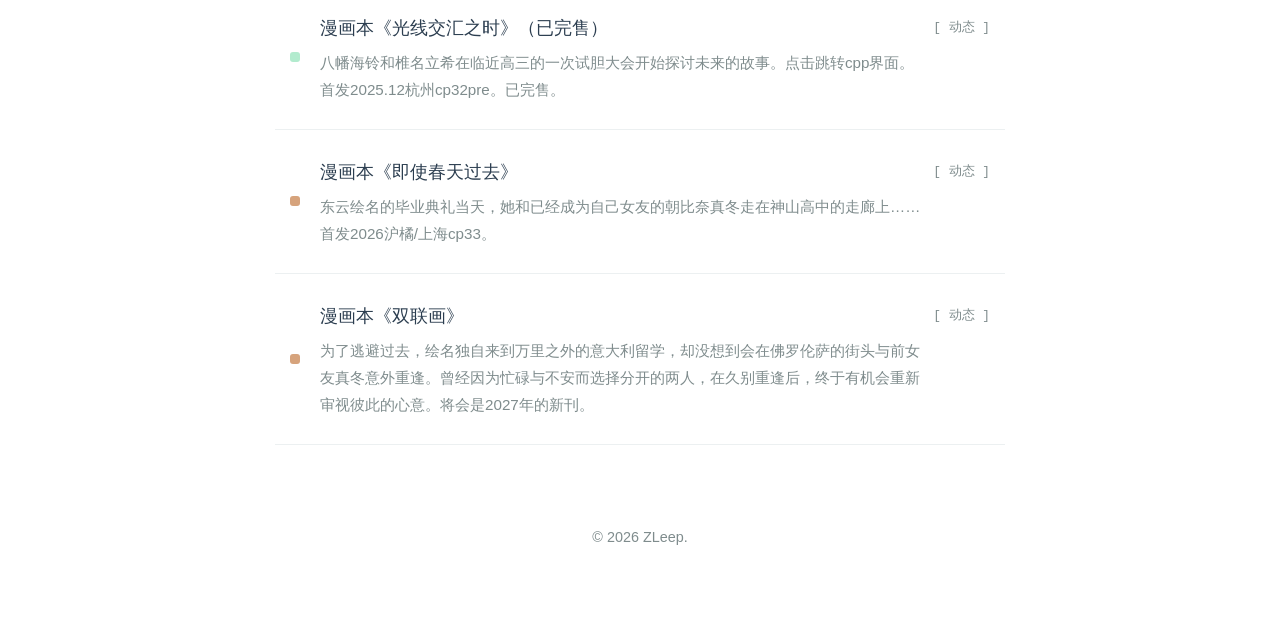
==== commit 860ddb00: "Modify project descriptions and add new project entry Updated project description for clarity and ad" ====
--- a/index.html
+++ b/index.html
@@ -298,7 +298,7 @@
                     </div>
                 </a>
 
-                <a href="pages/menu-studio/index.html" class="project-item">
+                <a href="https://zleep75.github.io/menu-studio/" class="project-item">
                     <div class="project-status-dot type-other" title="小工具"></div>
                     <div class="project-content">
                         <div class="project-header">
@@ -364,7 +364,18 @@
                             <span class="project-title">漫画本《即使春天过去》</span>
                             <span class="project-type">[ 动态 ]</span>
                         </div>
-                        <p class="project-desc">东云绘名的毕业典礼当天，她和已经成为自己女友的朝比奈真冬走在神山高中的走廊上……预计首发2026沪橘/上海cp33。</p>
+                        <p class="project-desc">东云绘名的毕业典礼当天，她和已经成为自己女友的朝比奈真冬走在神山高中的走廊上……首发2026沪橘/上海cp33。</p>
+                    </div>
+                </a>
+
+                <a href="" target="_blank" rel="noopener noreferrer" class="project-item">
+                    <div class="project-status-dot type-mfen" title="动态"></div>
+                    <div class="project-content">
+                        <div class="project-header">
+                            <span class="project-title">漫画本《双联画》</span>
+                            <span class="project-type">[ 动态 ]</span>
+                        </div>
+                        <p class="project-desc">为了逃避过去，绘名独自来到万里之外的意大利留学，却没想到会在佛罗伦萨的街头与前女友真冬意外重逢。曾经因为忙碌与不安而选择分开的两人，在久别重逢后，终于有机会重新审视彼此的心意。将会是2027年的新刊。</p>
                     </div>
                 </a>
 
